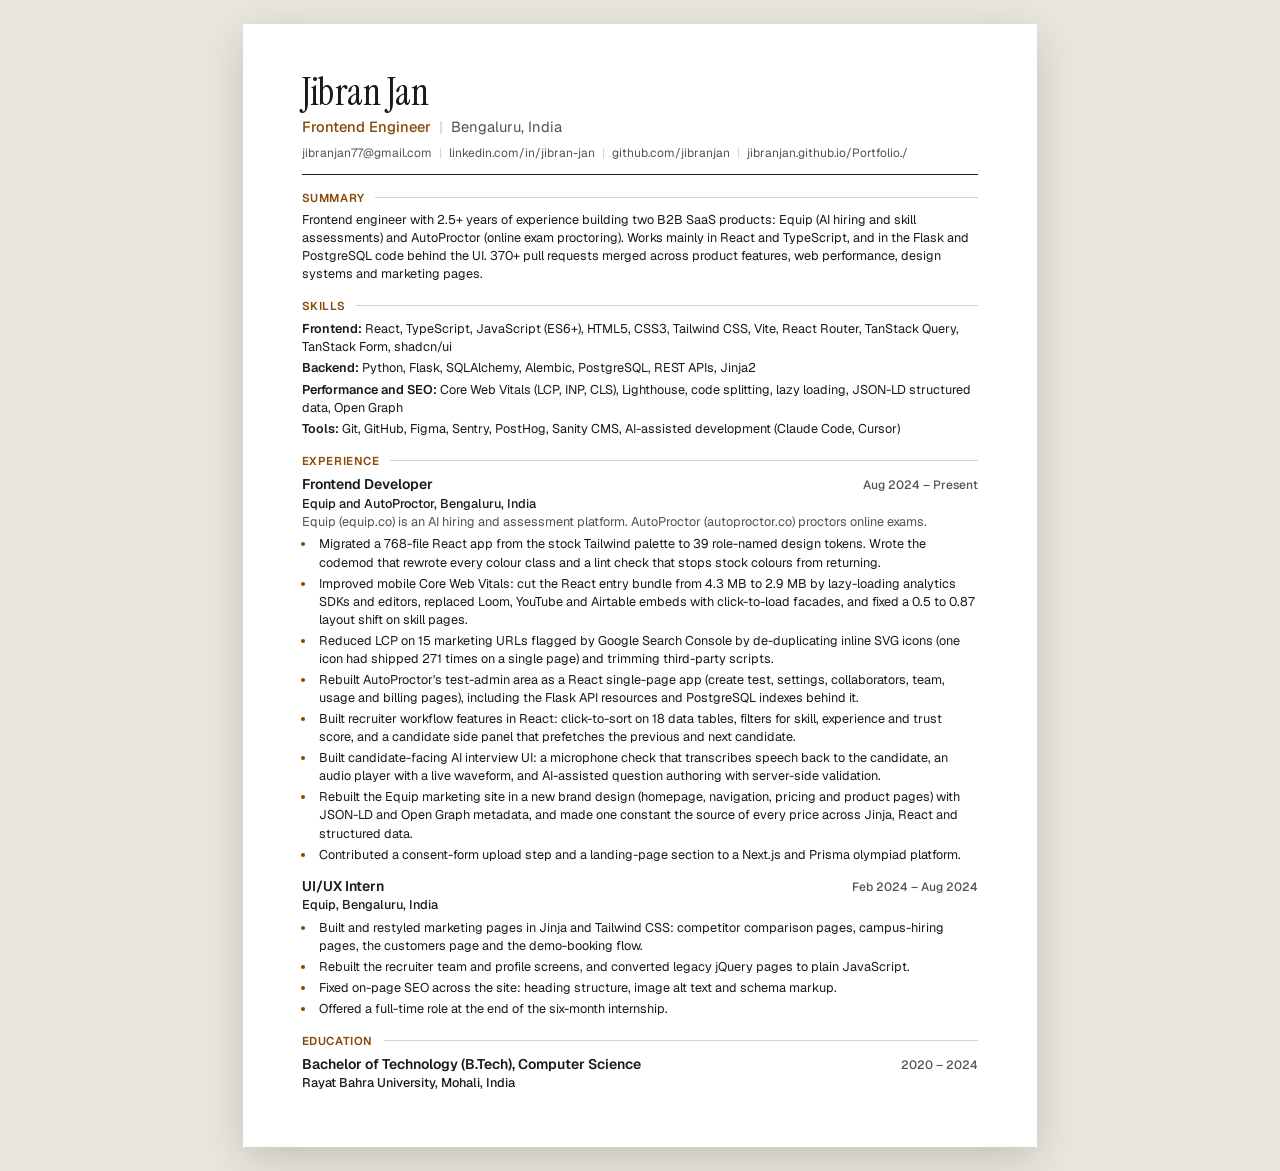
==== resume/resume.html @ f4f1143d "Rebuild the portfolio from scratch Replace the 2023 student site with a single-page portfolio built " ====
<!doctype html>
<html lang="en">
  <head>
    <meta charset="utf-8">
    <meta name="viewport" content="width=device-width, initial-scale=1">
    <title>Jibran Jan - Frontend Engineer - Resume</title>
    <meta name="author" content="Jibran Jan">
    <meta name="description" content="Resume of Jibran Jan, Frontend Engineer (React, TypeScript, Python).">
    <meta name="robots" content="noindex">
    <link rel="icon" href="../favicon.svg" type="image/svg+xml">
    <style>
      /* Static weights, not the variable file: Chrome embeds these in the PDF as
         real TrueType fonts, which resume parsers read more reliably. */
      @font-face {
        font-family: "Geist";
        src: url("fonts/geist-400.woff2") format("woff2");
        font-weight: 400;
      }

      @font-face {
        font-family: "Geist";
        src: url("fonts/geist-500.woff2") format("woff2");
        font-weight: 500;
      }

      @font-face {
        font-family: "Geist";
        src: url("fonts/geist-600.woff2") format("woff2");
        font-weight: 600;
      }

      @font-face {
        font-family: "Instrument Serif";
        src: url("../assets/fonts/instrument-serif-latin.woff2") format("woff2");
        font-weight: 400;
      }

      @page {
        size: A4;
        margin: 0;
      }

      :root {
        --ink: #1b1a17;
        --muted: #56524a;
        --rule: #d8d3c8;
        --accent: #8a4706;
      }

      * {
        box-sizing: border-box;
      }

      html {
        font-size: 9.5pt;
      }

      body {
        margin: 0;
        background: #fff;
        color: var(--ink);
        font-family: "Geist", "Helvetica Neue", Arial, sans-serif;
        line-height: 1.43;
        font-variant-ligatures: none;
        -webkit-print-color-adjust: exact;
        print-color-adjust: exact;
      }

      .sheet {
        width: 210mm;
        padding: 13mm 15.5mm 11mm;
      }

      h1,
      h2,
      h3,
      p,
      ul {
        margin: 0;
      }

      a {
        color: inherit;
        text-decoration: none;
      }

      /* Header */
      .head {
        padding-bottom: 9pt;
        border-bottom: 1.25pt solid var(--ink);
      }

      h1 {
        font: 400 29pt/1 "Instrument Serif", Georgia, serif;
        letter-spacing: -0.005em;
      }

      .head__role {
        margin-top: 4pt;
        font-size: 11pt;
        font-weight: 500;
        color: var(--accent);
      }

      .head__contact {
        margin-top: 5pt;
        font-size: 9pt;
        color: var(--muted);
      }

      .head__role em {
        font-style: normal;
        font-weight: 400;
        color: var(--muted);
      }

      .head__role span,
      .head__contact span {
        padding: 0 3pt;
        color: var(--rule);
      }

      /* Sections */
      h2 {
        display: flex;
        align-items: center;
        gap: 8pt;
        margin: 12.5pt 0 6pt;
        font-size: 8.6pt;
        font-weight: 600;
        line-height: 1;
        letter-spacing: 0.05em;
        text-transform: uppercase;
        color: var(--accent);
      }

      h2::after {
        content: "";
        flex: 1;
        border-top: 0.75pt solid var(--rule);
      }

      .skills p + p {
        margin-top: 2.5pt;
      }

      .skills strong,
      h3 {
        font-weight: 600;
      }

      /* Entries */
      .entry + .entry {
        margin-top: 9pt;
      }

      .entry__head {
        display: flex;
        align-items: baseline;
        justify-content: space-between;
        gap: 12pt;
      }

      h3 {
        font-size: 10.5pt;
      }

      .entry__date {
        font-size: 9pt;
        font-weight: 500;
        color: var(--muted);
        white-space: nowrap;
      }

      .entry__org {
        font-weight: 500;
      }

      .entry__note {
        color: var(--muted);
      }

      ul {
        margin-top: 3.5pt;
        padding-left: 11pt;
      }

      li {
        padding-left: 2pt;
      }

      li + li {
        margin-top: 2.2pt;
      }

      li::marker {
        color: var(--accent);
      }

      /* On screen, show the page as a sheet of paper. */
      @media screen {
        body {
          padding: 24px 0;
          background: #e9e6df;
        }

        .sheet {
          min-height: 297mm;
          margin: 0 auto;
          background: #fff;
          box-shadow: 0 12px 40px rgb(0 0 0 / 0.16);
        }
      }
    </style>
  </head>
  <body>
    <main class="sheet">
      <header class="head">
        <h1>Jibran Jan</h1>
        <p class="head__role">Frontend Engineer <span>|</span> <em>Bengaluru, India</em></p>
        <p class="head__contact">
          <a href="mailto:jibranjan77@gmail.com">jibranjan77@gmail.com</a> <span>|</span>
          <a href="https://www.linkedin.com/in/jibran-jan/">linkedin.com/in/jibran-jan</a> <span>|</span>
          <a href="https://github.com/jibranjan">github.com/jibranjan</a> <span>|</span>
          <a href="https://jibranjan.github.io/Portfolio./">jibranjan.github.io/Portfolio./</a>
        </p>
      </header>

      <section>
        <h2>Summary</h2>
        <p>
          Frontend engineer with 2.5+ years of experience building two B2B SaaS products: Equip (AI hiring and skill
          assessments) and AutoProctor (online exam proctoring). Works mainly in React and TypeScript, and in the
          Flask and PostgreSQL code behind the UI. 370+ pull requests merged across product features, web performance,
          design systems and marketing pages.
        </p>
      </section>

      <section class="skills">
        <h2>Skills</h2>
        <p><strong>Frontend:</strong> React, TypeScript, JavaScript (ES6+), HTML5, CSS3, Tailwind CSS, Vite, React Router, TanStack Query, TanStack Form, shadcn/ui</p>
        <p><strong>Backend:</strong> Python, Flask, SQLAlchemy, Alembic, PostgreSQL, REST APIs, Jinja2</p>
        <p><strong>Performance and SEO:</strong> Core Web Vitals (LCP, INP, CLS), Lighthouse, code splitting, lazy loading, JSON-LD structured data, Open Graph</p>
        <p><strong>Tools:</strong> Git, GitHub, Figma, Sentry, PostHog, Sanity CMS, AI-assisted development (Claude Code, Cursor)</p>
      </section>

      <section>
        <h2>Experience</h2>

        <div class="entry">
          <div class="entry__head">
            <h3>Frontend Developer</h3>
            <span class="entry__date">Aug 2024 – Present</span>
          </div>
          <p class="entry__org">Equip and AutoProctor, Bengaluru, India</p>
          <p class="entry__note">Equip (equip.co) is an AI hiring and assessment platform. AutoProctor (autoproctor.co) proctors online exams.</p>
          <ul>
            <li>Migrated a 768-file React app from the stock Tailwind palette to 39 role-named design tokens. Wrote the codemod that rewrote every colour class and a lint check that stops stock colours from returning.</li>
            <li>Improved mobile Core Web Vitals: cut the React entry bundle from 4.3 MB to 2.9 MB by lazy-loading analytics SDKs and editors, replaced Loom, YouTube and Airtable embeds with click-to-load facades, and fixed a 0.5 to 0.87 layout shift on skill pages.</li>
            <li>Reduced LCP on 15 marketing URLs flagged by Google Search Console by de-duplicating inline SVG icons (one icon had shipped 271 times on a single page) and trimming third-party scripts.</li>
            <li>Rebuilt AutoProctor's test-admin area as a React single-page app (create test, settings, collaborators, team, usage and billing pages), including the Flask API resources and PostgreSQL indexes behind it.</li>
            <li>Built recruiter workflow features in React: click-to-sort on 18 data tables, filters for skill, experience and trust score, and a candidate side panel that prefetches the previous and next candidate.</li>
            <li>Built candidate-facing AI interview UI: a microphone check that transcribes speech back to the candidate, an audio player with a live waveform, and AI-assisted question authoring with server-side validation.</li>
            <li>Rebuilt the Equip marketing site in a new brand design (homepage, navigation, pricing and product pages) with JSON-LD and Open Graph metadata, and made one constant the source of every price across Jinja, React and structured data.</li>
            <li>Contributed a consent-form upload step and a landing-page section to a Next.js and Prisma olympiad platform.</li>
          </ul>
        </div>

        <div class="entry">
          <div class="entry__head">
            <h3>UI/UX Intern</h3>
            <span class="entry__date">Feb 2024 – Aug 2024</span>
          </div>
          <p class="entry__org">Equip, Bengaluru, India</p>
          <ul>
            <li>Built and restyled marketing pages in Jinja and Tailwind CSS: competitor comparison pages, campus-hiring pages, the customers page and the demo-booking flow.</li>
            <li>Rebuilt the recruiter team and profile screens, and converted legacy jQuery pages to plain JavaScript.</li>
            <li>Fixed on-page SEO across the site: heading structure, image alt text and schema markup.</li>
            <li>Offered a full-time role at the end of the six-month internship.</li>
          </ul>
        </div>
      </section>

      <section>
        <h2>Education</h2>
        <div class="entry">
          <div class="entry__head">
            <h3>Bachelor of Technology (B.Tech), Computer Science</h3>
            <span class="entry__date">2020 – 2024</span>
          </div>
          <p class="entry__org">Rayat Bahra University, Mohali, India</p>
        </div>
      </section>
    </main>
  </body>
</html>
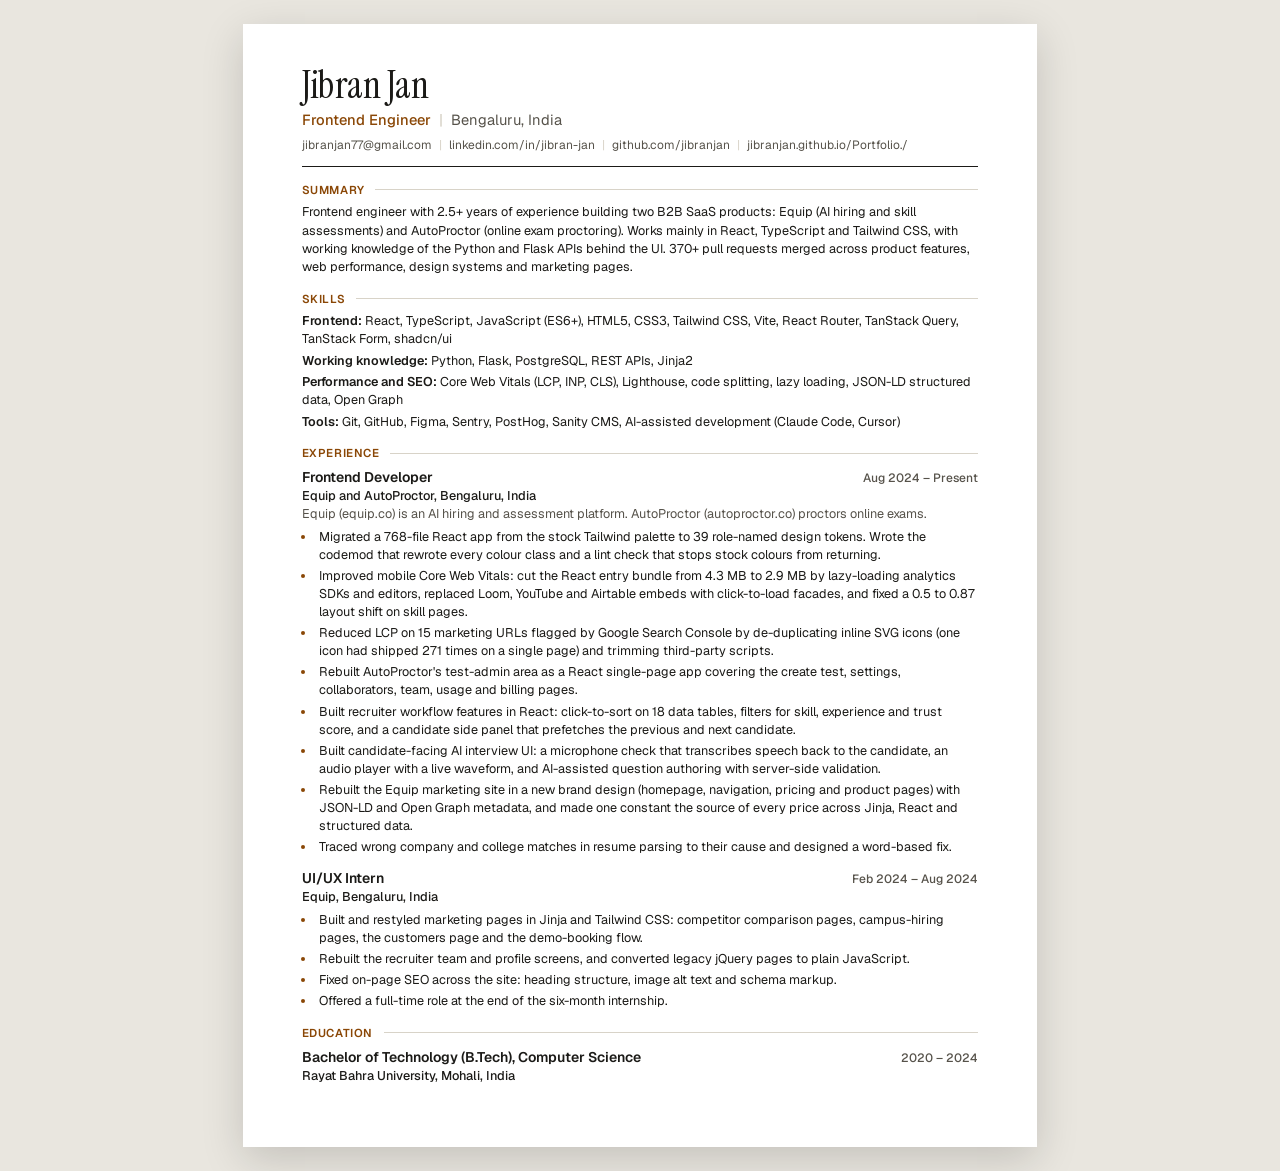
==== commit 4574cb15: "Tighten the portfolio and resume copy - Present backend skills as working knowledge and drop the dee" ====
--- a/resume/resume.html
+++ b/resume/resume.html
@@ -68,7 +68,7 @@
 
       .sheet {
         width: 210mm;
-        padding: 13mm 15.5mm 11mm;
+        padding: 11mm 15.5mm 9mm;
       }
 
       h1,
@@ -230,8 +230,7 @@
         <h2>Summary</h2>
         <p>
           Frontend engineer with 2.5+ years of experience building two B2B SaaS products: Equip (AI hiring and skill
-          assessments) and AutoProctor (online exam proctoring). Works mainly in React and TypeScript, and in the
-          Flask and PostgreSQL code behind the UI. 370+ pull requests merged across product features, web performance,
+          assessments) and AutoProctor (online exam proctoring). Works mainly in React, TypeScript and Tailwind CSS, with working knowledge of the Python and Flask APIs behind the UI. 370+ pull requests merged across product features, web performance,
           design systems and marketing pages.
         </p>
       </section>
@@ -239,7 +238,7 @@
       <section class="skills">
         <h2>Skills</h2>
         <p><strong>Frontend:</strong> React, TypeScript, JavaScript (ES6+), HTML5, CSS3, Tailwind CSS, Vite, React Router, TanStack Query, TanStack Form, shadcn/ui</p>
-        <p><strong>Backend:</strong> Python, Flask, SQLAlchemy, Alembic, PostgreSQL, REST APIs, Jinja2</p>
+        <p><strong>Working knowledge:</strong> Python, Flask, PostgreSQL, REST APIs, Jinja2</p>
         <p><strong>Performance and SEO:</strong> Core Web Vitals (LCP, INP, CLS), Lighthouse, code splitting, lazy loading, JSON-LD structured data, Open Graph</p>
         <p><strong>Tools:</strong> Git, GitHub, Figma, Sentry, PostHog, Sanity CMS, AI-assisted development (Claude Code, Cursor)</p>
       </section>
@@ -258,11 +257,11 @@
             <li>Migrated a 768-file React app from the stock Tailwind palette to 39 role-named design tokens. Wrote the codemod that rewrote every colour class and a lint check that stops stock colours from returning.</li>
             <li>Improved mobile Core Web Vitals: cut the React entry bundle from 4.3 MB to 2.9 MB by lazy-loading analytics SDKs and editors, replaced Loom, YouTube and Airtable embeds with click-to-load facades, and fixed a 0.5 to 0.87 layout shift on skill pages.</li>
             <li>Reduced LCP on 15 marketing URLs flagged by Google Search Console by de-duplicating inline SVG icons (one icon had shipped 271 times on a single page) and trimming third-party scripts.</li>
-            <li>Rebuilt AutoProctor's test-admin area as a React single-page app (create test, settings, collaborators, team, usage and billing pages), including the Flask API resources and PostgreSQL indexes behind it.</li>
+            <li>Rebuilt AutoProctor's test-admin area as a React single-page app covering the create test, settings, collaborators, team, usage and billing pages.</li>
             <li>Built recruiter workflow features in React: click-to-sort on 18 data tables, filters for skill, experience and trust score, and a candidate side panel that prefetches the previous and next candidate.</li>
             <li>Built candidate-facing AI interview UI: a microphone check that transcribes speech back to the candidate, an audio player with a live waveform, and AI-assisted question authoring with server-side validation.</li>
             <li>Rebuilt the Equip marketing site in a new brand design (homepage, navigation, pricing and product pages) with JSON-LD and Open Graph metadata, and made one constant the source of every price across Jinja, React and structured data.</li>
-            <li>Contributed a consent-form upload step and a landing-page section to a Next.js and Prisma olympiad platform.</li>
+            <li>Traced wrong company and college matches in resume parsing to their cause and designed a word-based fix.</li>
           </ul>
         </div>
 
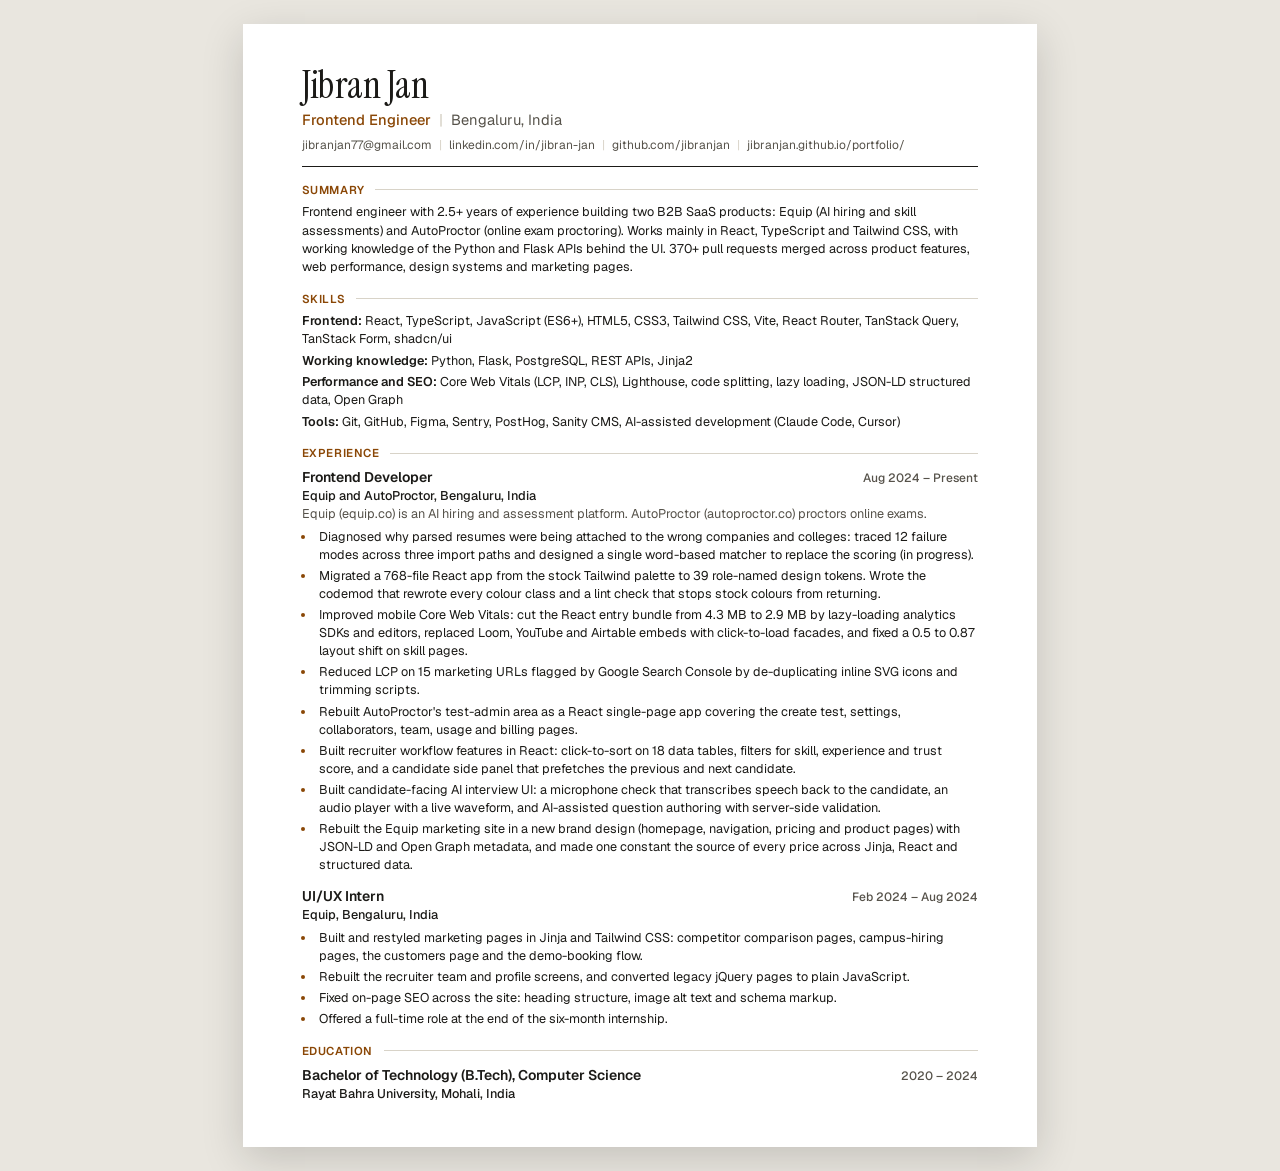
==== commit 2c255cb7: "Feature the resume matching work and move to the new address - Lead the work section with the resume" ====
--- a/resume/resume.html
+++ b/resume/resume.html
@@ -222,7 +222,7 @@
           <a href="mailto:jibranjan77@gmail.com">jibranjan77@gmail.com</a> <span>|</span>
           <a href="https://www.linkedin.com/in/jibran-jan/">linkedin.com/in/jibran-jan</a> <span>|</span>
           <a href="https://github.com/jibranjan">github.com/jibranjan</a> <span>|</span>
-          <a href="https://jibranjan.github.io/Portfolio./">jibranjan.github.io/Portfolio./</a>
+          <a href="https://jibranjan.github.io/portfolio/">jibranjan.github.io/portfolio/</a>
         </p>
       </header>
 
@@ -254,14 +254,14 @@
           <p class="entry__org">Equip and AutoProctor, Bengaluru, India</p>
           <p class="entry__note">Equip (equip.co) is an AI hiring and assessment platform. AutoProctor (autoproctor.co) proctors online exams.</p>
           <ul>
+            <li>Diagnosed why parsed resumes were being attached to the wrong companies and colleges: traced 12 failure modes across three import paths and designed a single word-based matcher to replace the scoring (in progress).</li>
             <li>Migrated a 768-file React app from the stock Tailwind palette to 39 role-named design tokens. Wrote the codemod that rewrote every colour class and a lint check that stops stock colours from returning.</li>
             <li>Improved mobile Core Web Vitals: cut the React entry bundle from 4.3 MB to 2.9 MB by lazy-loading analytics SDKs and editors, replaced Loom, YouTube and Airtable embeds with click-to-load facades, and fixed a 0.5 to 0.87 layout shift on skill pages.</li>
-            <li>Reduced LCP on 15 marketing URLs flagged by Google Search Console by de-duplicating inline SVG icons (one icon had shipped 271 times on a single page) and trimming third-party scripts.</li>
+            <li>Reduced LCP on 15 marketing URLs flagged by Google Search Console by de-duplicating inline SVG icons and trimming scripts.</li>
             <li>Rebuilt AutoProctor's test-admin area as a React single-page app covering the create test, settings, collaborators, team, usage and billing pages.</li>
             <li>Built recruiter workflow features in React: click-to-sort on 18 data tables, filters for skill, experience and trust score, and a candidate side panel that prefetches the previous and next candidate.</li>
             <li>Built candidate-facing AI interview UI: a microphone check that transcribes speech back to the candidate, an audio player with a live waveform, and AI-assisted question authoring with server-side validation.</li>
             <li>Rebuilt the Equip marketing site in a new brand design (homepage, navigation, pricing and product pages) with JSON-LD and Open Graph metadata, and made one constant the source of every price across Jinja, React and structured data.</li>
-            <li>Traced wrong company and college matches in resume parsing to their cause and designed a word-based fix.</li>
           </ul>
         </div>
 
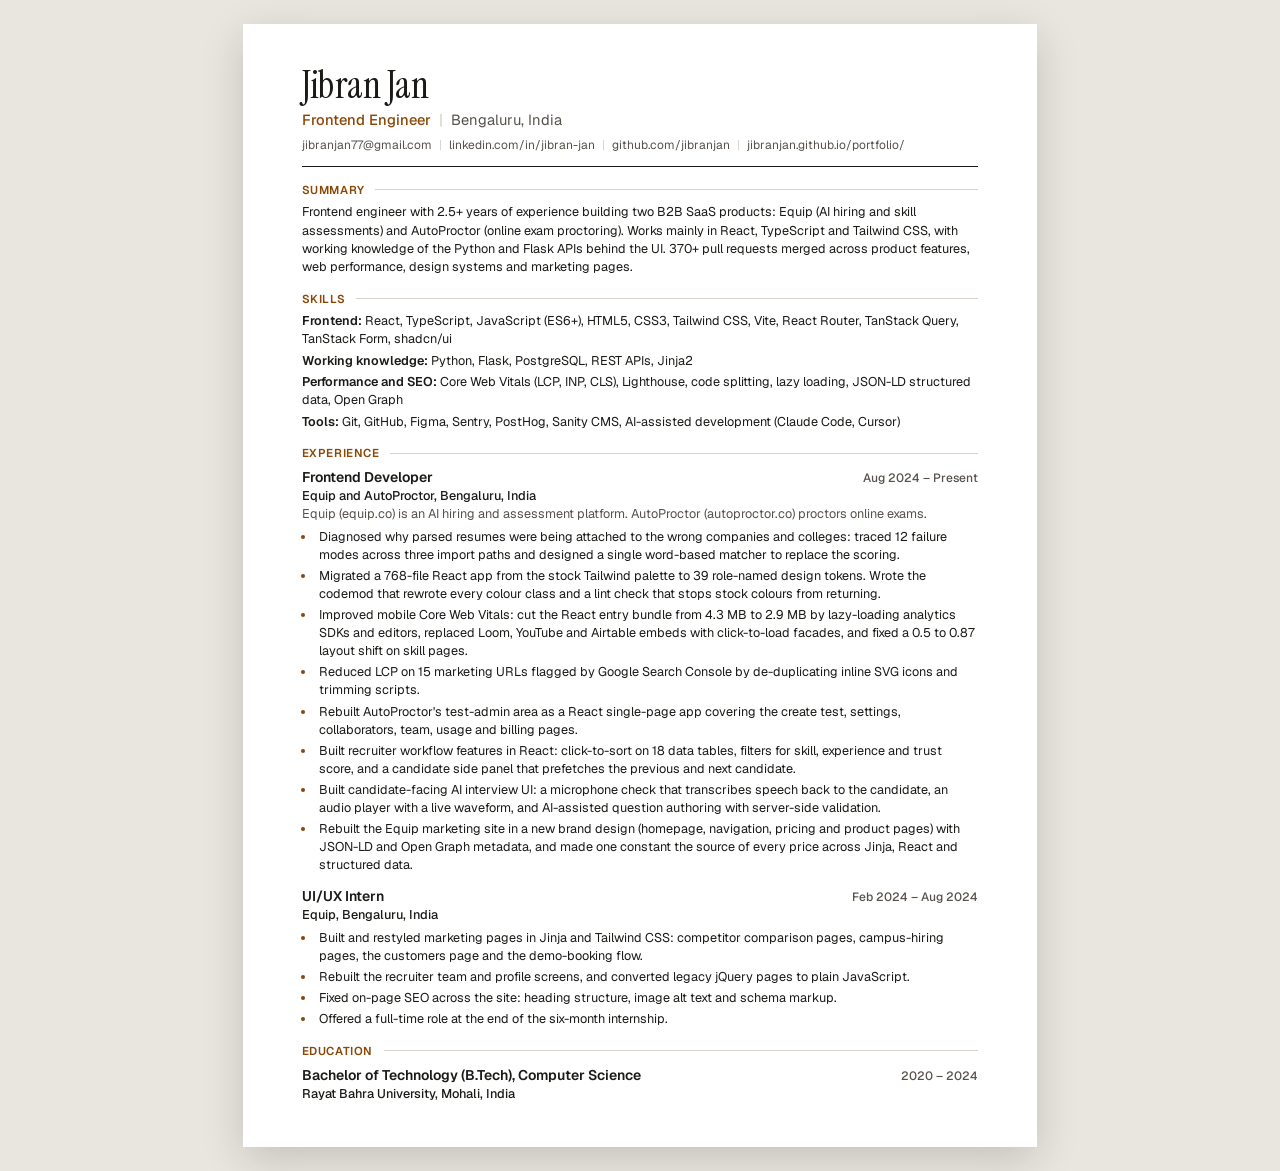
==== commit 806ce7bf: "Move the matching card to the end of the work section and drop its status label Co-Authored-By: Clau" ====
--- a/resume/resume.html
+++ b/resume/resume.html
@@ -254,7 +254,7 @@
           <p class="entry__org">Equip and AutoProctor, Bengaluru, India</p>
           <p class="entry__note">Equip (equip.co) is an AI hiring and assessment platform. AutoProctor (autoproctor.co) proctors online exams.</p>
           <ul>
-            <li>Diagnosed why parsed resumes were being attached to the wrong companies and colleges: traced 12 failure modes across three import paths and designed a single word-based matcher to replace the scoring (in progress).</li>
+            <li>Diagnosed why parsed resumes were being attached to the wrong companies and colleges: traced 12 failure modes across three import paths and designed a single word-based matcher to replace the scoring.</li>
             <li>Migrated a 768-file React app from the stock Tailwind palette to 39 role-named design tokens. Wrote the codemod that rewrote every colour class and a lint check that stops stock colours from returning.</li>
             <li>Improved mobile Core Web Vitals: cut the React entry bundle from 4.3 MB to 2.9 MB by lazy-loading analytics SDKs and editors, replaced Loom, YouTube and Airtable embeds with click-to-load facades, and fixed a 0.5 to 0.87 layout shift on skill pages.</li>
             <li>Reduced LCP on 15 marketing URLs flagged by Google Search Console by de-duplicating inline SVG icons and trimming scripts.</li>
